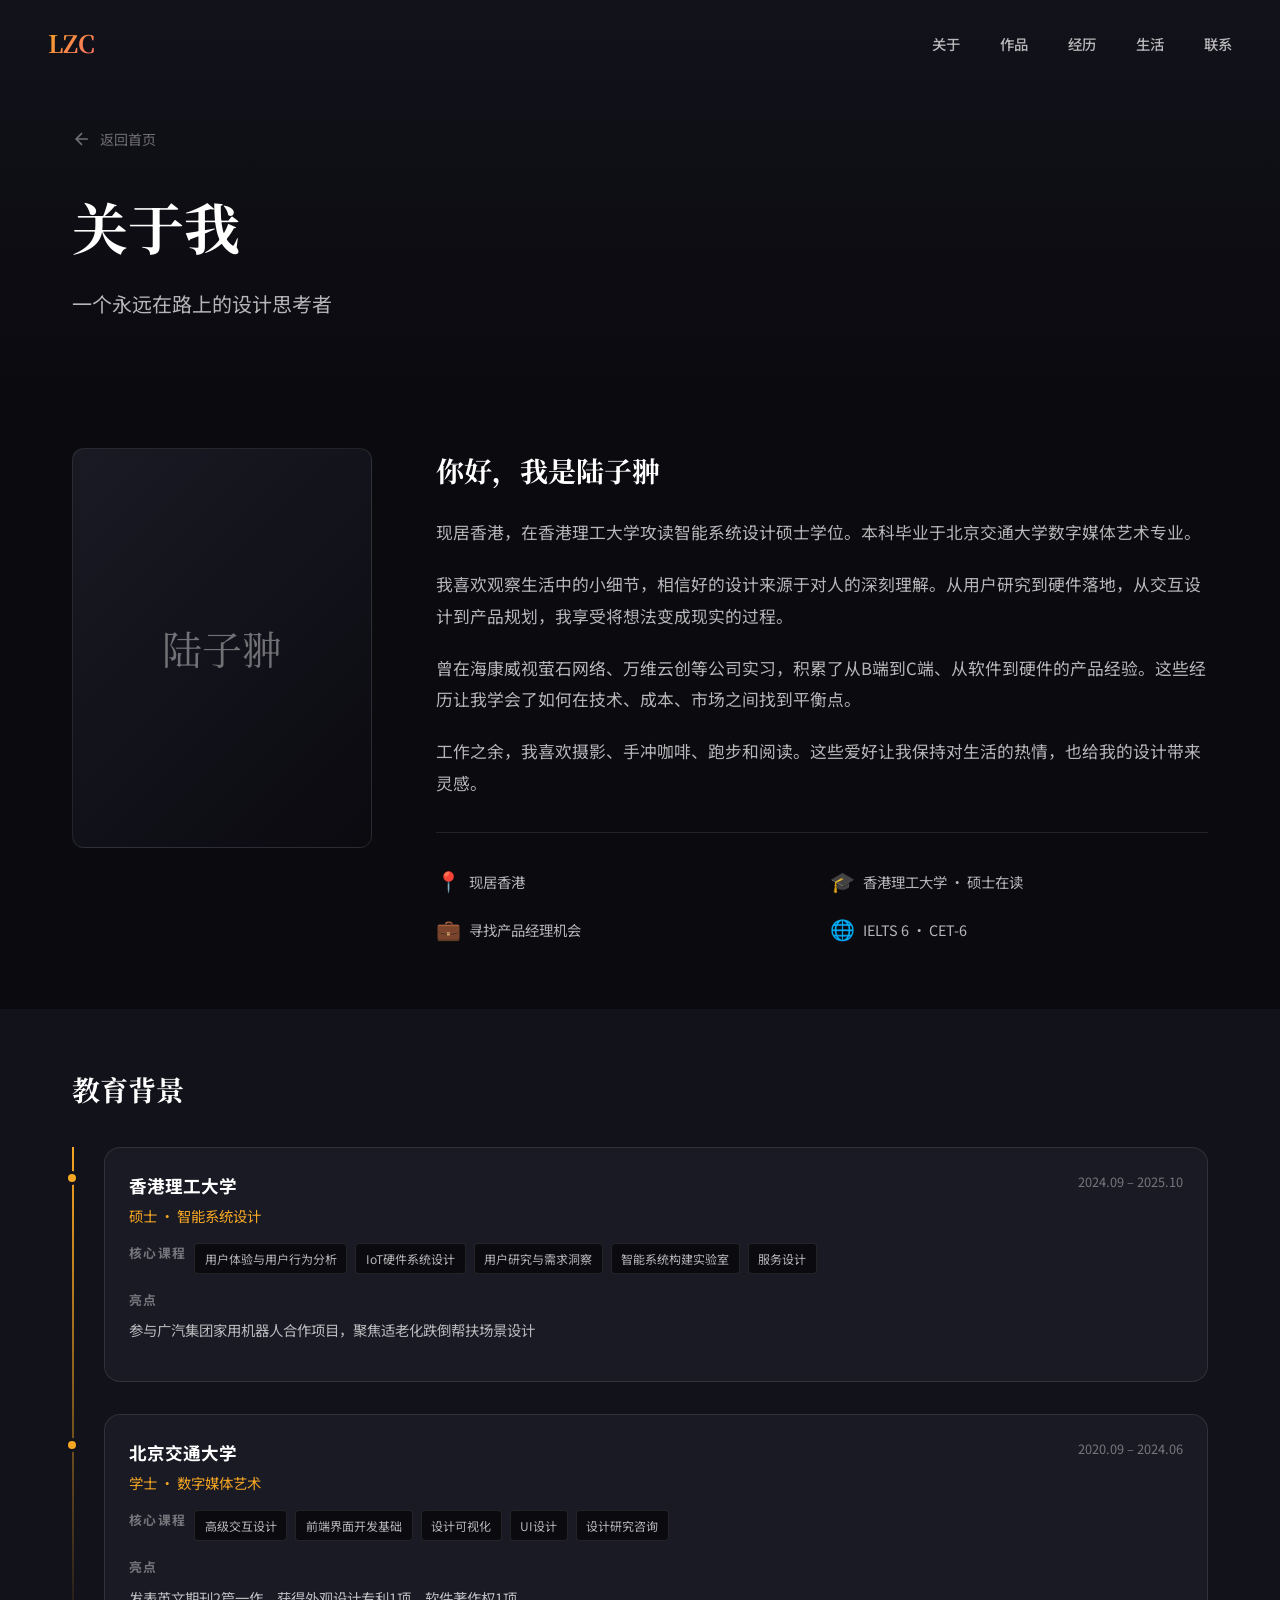
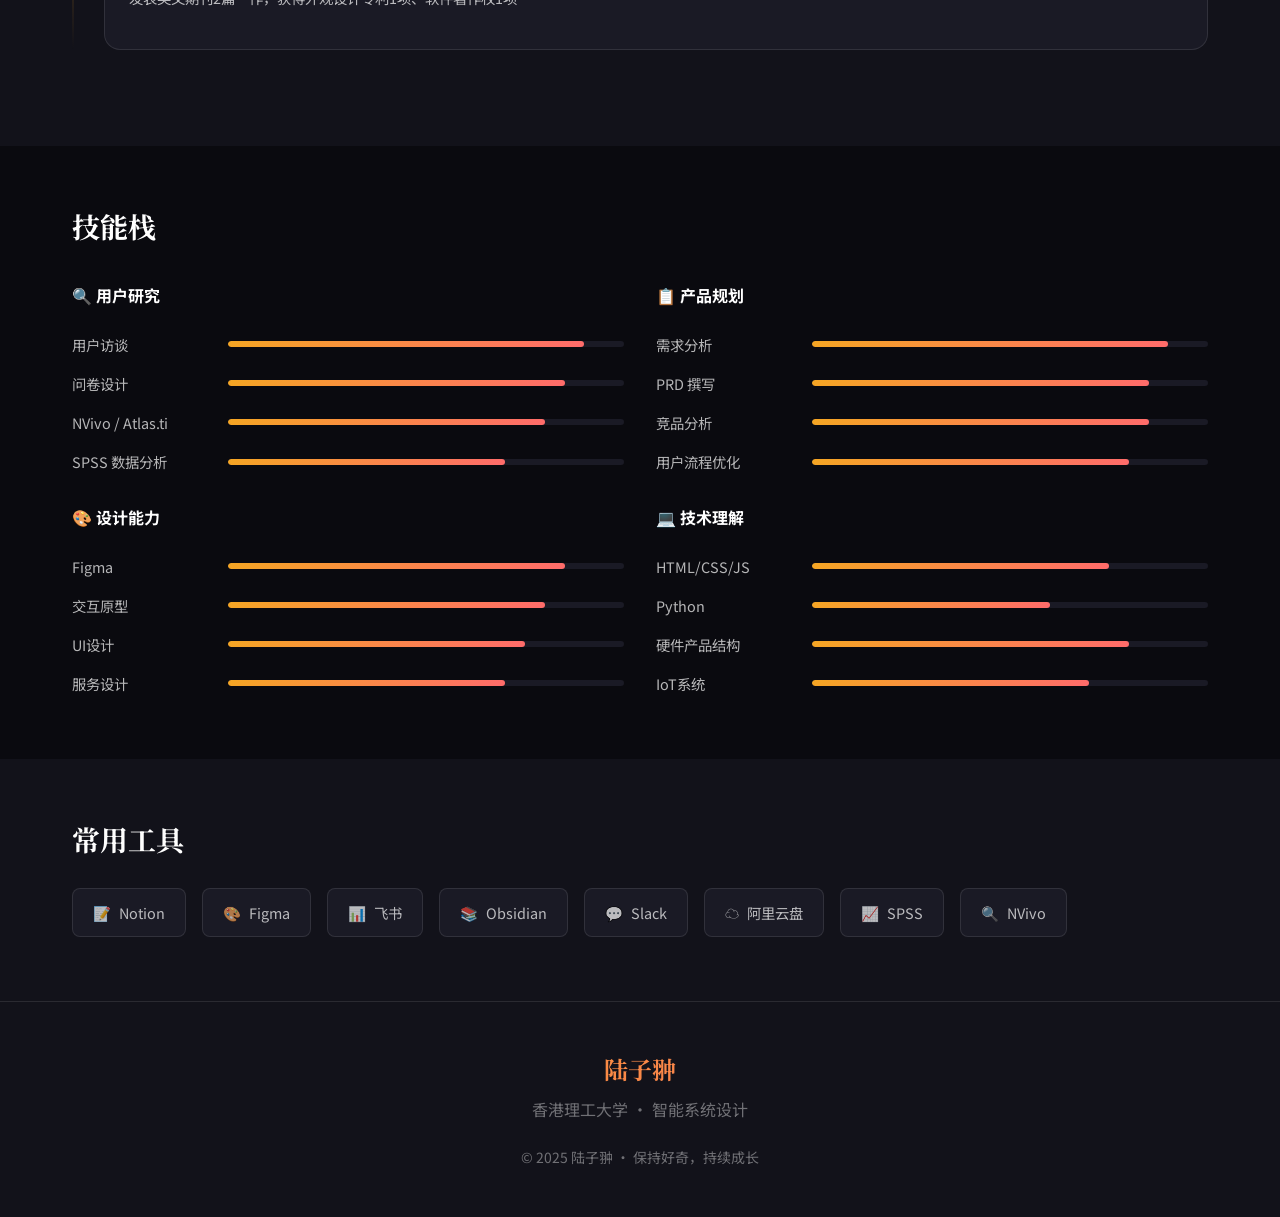
==== about.html @ 3e8c859b "feat: add multi-page structure" ====
<!DOCTYPE html>
<html lang="zh-CN">
<head>
    <meta charset="UTF-8">
    <meta name="viewport" content="width=device-width, initial-scale=1.0">
    <title>关于我 | 陆子翀</title>
    <link rel="preconnect" href="https://fonts.googleapis.com">
    <link rel="preconnect" href="https://fonts.gstatic.com" crossorigin>
    <link href="https://fonts.googleapis.com/css2?family=Noto+Serif+SC:wght@400;700&family=Noto+Sans+SC:wght@300;400;500;700&display=swap" rel="stylesheet">
    <link rel="stylesheet" href="styles.css">
</head>
<body>
    <!-- 导航 -->
    <nav class="nav scrolled">
        <a href="index.html" class="nav-logo">LZC</a>
        <div class="nav-links">
            <a href="index.html#about" class="nav-link">关于</a>
            <a href="index.html#projects" class="nav-link">作品</a>
            <a href="index.html#experience" class="nav-link">经历</a>
            <a href="index.html#hobbies" class="nav-link">生活</a>
            <a href="index.html#contact" class="nav-link">联系</a>
        </div>
        <div class="nav-hamburger" id="nav-toggle">
            <span></span><span></span><span></span>
        </div>
    </nav>

    <!-- 移动端菜单 -->
    <div class="mobile-menu" id="mobile-menu">
        <a href="index.html#about" class="mobile-link">关于</a>
        <a href="index.html#projects" class="mobile-link">作品</a>
        <a href="index.html#experience" class="mobile-link">经历</a>
        <a href="index.html#hobbies" class="mobile-link">生活</a>
        <a href="index.html#contact" class="mobile-link">联系</a>
    </div>

    <!-- 头部 -->
    <header class="about-header">
        <div class="container">
            <a href="index.html" class="back-link">
                <svg width="20" height="20" viewBox="0 0 24 24" fill="none" stroke="currentColor" stroke-width="2">
                    <path d="M19 12H5M12 19l-7-7 7-7"/>
                </svg>
                <span>返回首页</span>
            </a>
            <h1 class="page-title">关于我</h1>
            <p class="page-subtitle">一个永远在路上的设计思考者</p>
        </div>
    </header>

    <!-- 个人介绍 -->
    <section class="section about-intro">
        <div class="container">
            <div class="about-full-grid">
                <div class="about-photo">
                    <div class="photo-frame">
                        <div class="photo-placeholder">陆子翀</div>
                    </div>
                </div>
                <div class="about-story">
                    <h2>你好，我是陆子翀</h2>
                    <p>现居香港，在香港理工大学攻读智能系统设计硕士学位。本科毕业于北京交通大学数字媒体艺术专业。</p>
                    <p>我喜欢观察生活中的小细节，相信好的设计来源于对人的深刻理解。从用户研究到硬件落地，从交互设计到产品规划，我享受将想法变成现实的过程。</p>
                    <p>曾在海康威视萤石网络、万维云创等公司实习，积累了从B端到C端、从软件到硬件的产品经验。这些经历让我学会了如何在技术、成本、市场之间找到平衡点。</p>
                    <p>工作之余，我喜欢摄影、手冲咖啡、跑步和阅读。这些爱好让我保持对生活的热情，也给我的设计带来灵感。</p>
                    
                    <div class="quick-facts">
                        <div class="fact-item">
                            <span class="fact-label">📍</span>
                            <span class="fact-value">现居香港</span>
                        </div>
                        <div class="fact-item">
                            <span class="fact-label">🎓</span>
                            <span class="fact-value">香港理工大学 · 硕士在读</span>
                        </div>
                        <div class="fact-item">
                            <span class="fact-label">💼</span>
                            <span class="fact-value">寻找产品经理机会</span>
                        </div>
                        <div class="fact-item">
                            <span class="fact-label">🌐</span>
                            <span class="fact-value">IELTS 6 · CET-6</span>
                        </div>
                    </div>
                </div>
            </div>
        </div>
    </section>

    <!-- 教育背景 -->
    <section class="section education-section">
        <div class="container">
            <h2 class="section-title">教育背景</h2>
            <div class="edu-timeline">
                <div class="edu-item">
                    <div class="edu-dot"></div>
                    <div class="edu-card">
                        <div class="edu-header">
                            <div>
                                <h3>香港理工大学</h3>
                                <p class="edu-degree">硕士 · 智能系统设计</p>
                            </div>
                            <span class="edu-year">2024.09 – 2025.10</span>
                        </div>
                        <div class="edu-details">
                            <div class="edu-courses">
                                <strong>核心课程</strong>
                                <div class="course-tags">
                                    <span>用户体验与用户行为分析</span>
                                    <span>IoT硬件系统设计</span>
                                    <span>用户研究与需求洞察</span>
                                    <span>智能系统构建实验室</span>
                                    <span>服务设计</span>
                                </div>
                            </div>
                            <div class="edu-highlight">
                                <strong>亮点</strong>
                                <p>参与广汽集团家用机器人合作项目，聚焦适老化跌倒帮扶场景设计</p>
                            </div>
                        </div>
                    </div>
                </div>
                <div class="edu-item">
                    <div class="edu-dot"></div>
                    <div class="edu-card">
                        <div class="edu-header">
                            <div>
                                <h3>北京交通大学</h3>
                                <p class="edu-degree">学士 · 数字媒体艺术</p>
                            </div>
                            <span class="edu-year">2020.09 – 2024.06</span>
                        </div>
                        <div class="edu-details">
                            <div class="edu-courses">
                                <strong>核心课程</strong>
                                <div class="course-tags">
                                    <span>高级交互设计</span>
                                    <span>前端界面开发基础</span>
                                    <span>设计可视化</span>
                                    <span>UI设计</span>
                                    <span>设计研究咨询</span>
                                </div>
                            </div>
                            <div class="edu-highlight">
                                <strong>亮点</strong>
                                <p>发表英文期刊2篇一作，获得外观设计专利1项、软件著作权1项</p>
                            </div>
                        </div>
                    </div>
                </div>
            </div>
        </div>
    </section>

    <!-- 技能 -->
    <section class="section skills-section-full">
        <div class="container">
            <h2 class="section-title">技能栈</h2>
            <div class="skills-categories">
                <div class="skill-category">
                    <h3>🔍 用户研究</h3>
                    <div class="skill-items">
                        <div class="skill-item">
                            <span class="skill-name">用户访谈</span>
                            <div class="skill-bar"><div class="skill-fill" style="width: 90%"></div></div>
                        </div>
                        <div class="skill-item">
                            <span class="skill-name">问卷设计</span>
                            <div class="skill-bar"><div class="skill-fill" style="width: 85%"></div></div>
                        </div>
                        <div class="skill-item">
                            <span class="skill-name">NVivo / Atlas.ti</span>
                            <div class="skill-bar"><div class="skill-fill" style="width: 80%"></div></div>
                        </div>
                        <div class="skill-item">
                            <span class="skill-name">SPSS 数据分析</span>
                            <div class="skill-bar"><div class="skill-fill" style="width: 70%"></div></div>
                        </div>
                    </div>
                </div>
                <div class="skill-category">
                    <h3>📋 产品规划</h3>
                    <div class="skill-items">
                        <div class="skill-item">
                            <span class="skill-name">需求分析</span>
                            <div class="skill-bar"><div class="skill-fill" style="width: 90%"></div></div>
                        </div>
                        <div class="skill-item">
                            <span class="skill-name">PRD 撰写</span>
                            <div class="skill-bar"><div class="skill-fill" style="width: 85%"></div></div>
                        </div>
                        <div class="skill-item">
                            <span class="skill-name">竞品分析</span>
                            <div class="skill-bar"><div class="skill-fill" style="width: 85%"></div></div>
                        </div>
                        <div class="skill-item">
                            <span class="skill-name">用户流程优化</span>
                            <div class="skill-bar"><div class="skill-fill" style="width: 80%"></div></div>
                        </div>
                    </div>
                </div>
                <div class="skill-category">
                    <h3>🎨 设计能力</h3>
                    <div class="skill-items">
                        <div class="skill-item">
                            <span class="skill-name">Figma</span>
                            <div class="skill-bar"><div class="skill-fill" style="width: 85%"></div></div>
                        </div>
                        <div class="skill-item">
                            <span class="skill-name">交互原型</span>
                            <div class="skill-bar"><div class="skill-fill" style="width: 80%"></div></div>
                        </div>
                        <div class="skill-item">
                            <span class="skill-name">UI设计</span>
                            <div class="skill-bar"><div class="skill-fill" style="width: 75%"></div></div>
                        </div>
                        <div class="skill-item">
                            <span class="skill-name">服务设计</span>
                            <div class="skill-bar"><div class="skill-fill" style="width: 70%"></div></div>
                        </div>
                    </div>
                </div>
                <div class="skill-category">
                    <h3>💻 技术理解</h3>
                    <div class="skill-items">
                        <div class="skill-item">
                            <span class="skill-name">HTML/CSS/JS</span>
                            <div class="skill-bar"><div class="skill-fill" style="width: 75%"></div></div>
                        </div>
                        <div class="skill-item">
                            <span class="skill-name">Python</span>
                            <div class="skill-bar"><div class="skill-fill" style="width: 60%"></div></div>
                        </div>
                        <div class="skill-item">
                            <span class="skill-name">硬件产品结构</span>
                            <div class="skill-bar"><div class="skill-fill" style="width: 80%"></div></div>
                        </div>
                        <div class="skill-item">
                            <span class="skill-name">IoT系统</span>
                            <div class="skill-bar"><div class="skill-fill" style="width: 70%"></div></div>
                        </div>
                    </div>
                </div>
            </div>
        </div>
    </section>

    <!-- 工具 -->
    <section class="section tools-section">
        <div class="container">
            <h2 class="section-title">常用工具</h2>
            <div class="tools-grid">
                <div class="tool-item"><span>📝</span> Notion</div>
                <div class="tool-item"><span>🎨</span> Figma</div>
                <div class="tool-item"><span>📊</span> 飞书</div>
                <div class="tool-item"><span>📚</span> Obsidian</div>
                <div class="tool-item"><span>💬</span> Slack</div>
                <div class="tool-item"><span>☁️</span> 阿里云盘</div>
                <div class="tool-item"><span>📈</span> SPSS</div>
                <div class="tool-item"><span>🔍</span> NVivo</div>
            </div>
        </div>
    </section>

    <!-- 页脚 -->
    <footer class="footer">
        <div class="container">
            <div class="footer-content">
                <div class="footer-logo">陆子翀</div>
                <p class="footer-text">香港理工大学 · 智能系统设计</p>
                <p class="footer-copyright">© 2025 陆子翀 · 保持好奇，持续成长</p>
            </div>
        </div>
    </footer>

    <script src="script.js"></script>
</body>
</html>
---- styles.css ----
/* ========================================
   基础变量与重置
   ======================================== */
:root {
    --bg-primary: #0a0a0f;
    --bg-secondary: #12121a;
    --bg-tertiary: #1a1a25;
    --accent-primary: #f5a623;
    --accent-secondary: #ff6b6b;
    --accent-gradient: linear-gradient(135deg, #f5a623 0%, #ff6b6b 100%);
    --text-primary: #ffffff;
    --text-secondary: rgba(255, 255, 255, 0.7);
    --text-tertiary: rgba(255, 255, 255, 0.4);
    --border-color: rgba(255, 255, 255, 0.1);
    --border-hover: rgba(245, 166, 35, 0.3);
    --font-serif: 'Noto Serif SC', Georgia, serif;
    --font-sans: 'Noto Sans SC', -apple-system, BlinkMacSystemFont, sans-serif;
    --section-padding: 8rem;
    --container-width: 1200px;
    --transition-fast: 0.2s ease;
    --transition-normal: 0.4s cubic-bezier(0.4, 0, 0.2, 1);
    --transition-slow: 0.8s cubic-bezier(0.4, 0, 0.2, 1);
    --shadow-glow: 0 0 40px rgba(245, 166, 35, 0.15);
    --shadow-card: 0 4px 24px rgba(0, 0, 0, 0.3);
}

* { margin: 0; padding: 0; box-sizing: border-box; }

html { scroll-behavior: smooth; font-size: 16px; }

body {
    font-family: var(--font-sans);
    background-color: var(--bg-primary);
    color: var(--text-primary);
    line-height: 1.6;
    overflow-x: hidden;
    cursor: none;
}

::selection {
    background: rgba(245, 166, 35, 0.3);
    color: var(--text-primary);
}

/* 自定义光标 */
.cursor {
    width: 8px;
    height: 8px;
    background: var(--accent-primary);
    border-radius: 50%;
    position: fixed;
    pointer-events: none;
    z-index: 9999;
    transform: translate(-50%, -50%);
    transition: transform 0.1s ease, width 0.2s ease, height 0.2s ease;
    mix-blend-mode: difference;
}

.cursor.hover {
    width: 40px;
    height: 40px;
    background: transparent;
    border: 2px solid var(--accent-primary);
}

.cursor-follower {
    width: 40px;
    height: 40px;
    border: 1px solid rgba(245, 166, 35, 0.3);
    border-radius: 50%;
    position: fixed;
    pointer-events: none;
    z-index: 9998;
    transform: translate(-50%, -50%);
    transition: transform 0.15s ease-out;
}

.cursor-follower.hover {
    width: 60px;
    height: 60px;
    border-color: var(--accent-primary);
}

@media (pointer: coarse) {
    body { cursor: auto; }
    .cursor, .cursor-follower { display: none; }
}

/* 导航 */
.nav {
    position: fixed;
    top: 0;
    left: 0;
    right: 0;
    z-index: 1000;
    padding: 1.5rem 3rem;
    display: flex;
    justify-content: space-between;
    align-items: center;
    background: transparent;
    transition: var(--transition-normal);
}

.nav.scrolled {
    background: rgba(10, 10, 15, 0.9);
    backdrop-filter: blur(20px);
    padding: 1rem 3rem;
    border-bottom: 1px solid var(--border-color);
}

.nav-logo {
    font-family: var(--font-serif);
    font-size: 1.5rem;
    font-weight: 700;
    background: var(--accent-gradient);
    -webkit-background-clip: text;
    -webkit-text-fill-color: transparent;
    background-clip: text;
}

.nav-links { display: flex; gap: 2.5rem; }

.nav-link {
    color: var(--text-secondary);
    text-decoration: none;
    font-size: 0.9rem;
    font-weight: 500;
    position: relative;
    transition: var(--transition-fast);
}

.nav-link::after {
    content: '';
    position: absolute;
    bottom: -4px;
    left: 0;
    width: 0;
    height: 2px;
    background: var(--accent-primary);
    transition: var(--transition-fast);
}

.nav-link:hover { color: var(--text-primary); }
.nav-link:hover::after { width: 100%; }

.nav-hamburger {
    display: none;
    flex-direction: column;
    gap: 5px;
    cursor: pointer;
    z-index: 1001;
}

.nav-hamburger span {
    width: 25px;
    height: 2px;
    background: var(--text-primary);
    transition: var(--transition-fast);
}

.nav-hamburger.active span:nth-child(1) { transform: rotate(45deg) translate(5px, 5px); }
.nav-hamburger.active span:nth-child(2) { opacity: 0; }
.nav-hamburger.active span:nth-child(3) { transform: rotate(-45deg) translate(5px, -5px); }

.mobile-menu {
    position: fixed;
    top: 0;
    left: 0;
    right: 0;
    bottom: 0;
    background: var(--bg-primary);
    z-index: 999;
    display: flex;
    flex-direction: column;
    justify-content: center;
    align-items: center;
    gap: 2rem;
    opacity: 0;
    visibility: hidden;
    transition: var(--transition-normal);
}

.mobile-menu.active { opacity: 1; visibility: visible; }

.mobile-link {
    color: var(--text-primary);
    text-decoration: none;
    font-size: 2rem;
    font-weight: 500;
    transition: var(--transition-fast);
}

.mobile-link:hover { color: var(--accent-primary); }

@media (max-width: 768px) {
    .nav { padding: 1rem 1.5rem; }
    .nav-links { display: none; }
    .nav-hamburger { display: flex; }
    
    /* 移动端 Hero 优化 */
    .hero { padding: 6rem 1.5rem 4rem; min-height: auto; }
    .hero-label { font-size: 0.75rem; letter-spacing: 0.15em; }
    .title-line { font-size: 1.1rem; }
    .title-name { font-size: clamp(2.5rem, 12vw, 4rem); }
    .hero-desc { font-size: 1rem; line-height: 1.7; }
    .hero-cta { flex-direction: column; width: 100%; }
    .hero-cta .btn { width: 100%; justify-content: center; }
    .scroll-indicator { display: none; }
    
    /* 移动端按钮 */
    .btn { padding: 0.9rem 1.5rem; font-size: 0.875rem; }
    
    /* 移动端 section 间距 */
    .section { padding: 4rem 0; }
    .container { padding: 0 1.25rem; }
    .section-header { margin-bottom: 2.5rem; }
    .section-title { font-size: 1.75rem; }
    .section-desc { font-size: 1rem; }
}

/* 通用 */
.container { max-width: var(--container-width); margin: 0 auto; padding: 0 2rem; }

.section { padding: var(--section-padding) 0; position: relative; }

.section-header { margin-bottom: 4rem; }
.section-header.center { text-align: center; }

.section-label {
    display: inline-block;
    font-family: var(--font-serif);
    font-size: 0.875rem;
    color: var(--accent-primary);
    letter-spacing: 0.2em;
    margin-bottom: 1rem;
    opacity: 0;
    transform: translateY(20px);
    animation: fadeInUp 0.6s ease forwards;
}

.section-title {
    font-family: var(--font-serif);
    font-size: 3rem;
    font-weight: 700;
    line-height: 1.2;
    opacity: 0;
    transform: translateY(20px);
    animation: fadeInUp 0.6s ease 0.1s forwards;
}

.section-desc {
    color: var(--text-secondary);
    margin-top: 1rem;
    font-size: 1.1rem;
    opacity: 0;
    transform: translateY(20px);
    animation: fadeInUp 0.6s ease 0.2s forwards;
}

@media (max-width: 768px) {
    .section { padding: 4rem 0; }
    .section-title { font-size: 2rem; }
}

/* Hero */
.hero {
    min-height: 100vh;
    display: flex;
    flex-direction: column;
    justify-content: center;
    align-items: center;
    position: relative;
    overflow: hidden;
    padding: 2rem;
}

.hero-bg {
    position: absolute;
    top: 0; left: 0; right: 0; bottom: 0;
    z-index: 0;
    overflow: hidden;
}

.gradient-orb {
    position: absolute;
    border-radius: 50%;
    filter: blur(80px);
    opacity: 0.5;
    animation: float 20s ease-in-out infinite;
}

.orb-1 {
    width: 600px; height: 600px;
    background: radial-gradient(circle, rgba(245, 166, 35, 0.3) 0%, transparent 70%);
    top: -200px; right: -200px;
}

.orb-2 {
    width: 400px; height: 400px;
    background: radial-gradient(circle, rgba(255, 107, 107, 0.2) 0%, transparent 70%);
    bottom: -100px; left: -100px;
    animation-delay: -7s;
}

.orb-3 {
    width: 300px; height: 300px;
    background: radial-gradient(circle, rgba(245, 166, 35, 0.2) 0%, transparent 70%);
    top: 50%; left: 30%;
    animation-delay: -14s;
}

@keyframes float {
    0%, 100% { transform: translate(0, 0) scale(1); }
    25% { transform: translate(50px, -50px) scale(1.1); }
    50% { transform: translate(-30px, 30px) scale(0.95); }
    75% { transform: translate(30px, 50px) scale(1.05); }
}

.hero-content {
    position: relative;
    z-index: 1;
    text-align: center;
    max-width: 800px;
}

.hero-label {
    font-size: 0.875rem;
    letter-spacing: 0.3em;
    color: var(--accent-primary);
    text-transform: uppercase;
    margin-bottom: 1.5rem;
    opacity: 0;
    animation: fadeInUp 0.8s ease forwards;
}

.hero-title { margin-bottom: 1.5rem; }

.title-line {
    display: block;
    font-size: 1.5rem;
    font-weight: 300;
    color: var(--text-secondary);
    opacity: 0;
    animation: fadeInUp 0.8s ease 0.2s forwards;
}

.title-name {
    display: block;
    font-family: var(--font-serif);
    font-size: clamp(3rem, 10vw, 6rem);
    font-weight: 700;
    background: var(--accent-gradient);
    -webkit-background-clip: text;
    -webkit-text-fill-color: transparent;
    background-clip: text;
    line-height: 1.1;
    opacity: 0;
    animation: fadeInUp 0.8s ease 0.4s forwards;
}

.hero-desc {
    font-size: 1.25rem;
    color: var(--text-secondary);
    margin-bottom: 2.5rem;
    line-height: 1.8;
    opacity: 0;
    animation: fadeInUp 0.8s ease 0.6s forwards;
}

.hero-cta {
    display: flex;
    gap: 1rem;
    justify-content: center;
    flex-wrap: wrap;
    opacity: 0;
    animation: fadeInUp 0.8s ease 0.8s forwards;
}

.scroll-indicator {
    position: absolute;
    bottom: 3rem;
    left: 50%;
    transform: translateX(-50%);
    display: flex;
    flex-direction: column;
    align-items: center;
    gap: 0.5rem;
    color: var(--text-tertiary);
    font-size: 0.75rem;
    letter-spacing: 0.1em;
    opacity: 0;
    animation: fadeInUp 0.8s ease 1s forwards;
}

.scroll-line {
    width: 1px;
    height: 60px;
    background: linear-gradient(to bottom, var(--accent-primary), transparent);
    animation: scrollPulse 2s ease-in-out infinite;
}

@keyframes scrollPulse {
    0%, 100% { opacity: 0.3; transform: scaleY(0.5); }
    50% { opacity: 1; transform: scaleY(1); }
}

@keyframes fadeInUp {
    from { opacity: 0; transform: translateY(30px); }
    to { opacity: 1; transform: translateY(0); }
}

/* 按钮 */
.btn {
    display: inline-flex;
    align-items: center;
    gap: 0.5rem;
    padding: 1rem 2rem;
    font-size: 0.9rem;
    font-weight: 500;
    text-decoration: none;
    border-radius: 50px;
    transition: var(--transition-normal);
    border: none;
    cursor: pointer;
    position: relative;
    overflow: hidden;
}

.btn-primary {
    background: var(--accent-gradient);
    color: var(--bg-primary);
    box-shadow: var(--shadow-glow);
}

.btn-primary:hover {
    transform: translateY(-2px);
    box-shadow: 0 0 60px rgba(245, 166, 35, 0.3);
}

.btn-secondary {
    background: transparent;
    color: var(--text-primary);
    border: 1px solid var(--border-color);
}

.btn-secondary:hover {
    border-color: var(--accent-primary);
    color: var(--accent-primary);
}

.btn-full { width: 100%; justify-content: center; }

/* 关于 */
.about { background: var(--bg-secondary); }

.about-grid {
    display: grid;
    grid-template-columns: 1fr 2fr;
    gap: 4rem;
    align-items: start;
    margin-bottom: 4rem;
}

.about-image { position: relative; }

.image-frame { position: relative; }

.image-placeholder {
    width: 100%;
    aspect-ratio: 3/4;
    background: linear-gradient(135deg, var(--bg-tertiary) 0%, var(--bg-primary) 100%);
    border-radius: 12px;
    display: flex;
    align-items: center;
    justify-content: center;
    font-family: var(--font-serif);
    font-size: 3rem;
    color: var(--text-tertiary);
    border: 1px solid var(--border-color);
    position: relative;
    overflow: hidden;
}

.image-decoration {
    position: absolute;
    top: 20px; left: 20px; right: -20px; bottom: -20px;
    border: 2px solid var(--accent-primary);
    border-radius: 12px;
    z-index: -1;
    opacity: 0.3;
}

.about-content { padding-top: 1rem; }

.about-headline {
    font-family: var(--font-serif);
    font-size: 2rem;
    font-weight: 700;
    margin-bottom: 1.5rem;
    line-height: 1.4;
}

.about-text {
    color: var(--text-secondary);
    margin-bottom: 1.5rem;
    font-size: 1.1rem;
    line-height: 1.8;
}

.stats-grid {
    display: grid;
    grid-template-columns: repeat(3, 1fr);
    gap: 2rem;
    margin-top: 2rem;
    padding-top: 2rem;
    border-top: 1px solid var(--border-color);
}

.stat-item { text-align: center; }

.stat-number {
    font-family: var(--font-serif);
    font-size: 2.5rem;
    font-weight: 700;
    background: var(--accent-gradient);
    -webkit-background-clip: text;
    -webkit-text-fill-color: transparent;
    background-clip: text;
}

.stat-plus {
    font-family: var(--font-serif);
    font-size: 1.5rem;
    color: var(--accent-primary);
}

.stat-label {
    display: block;
    color: var(--text-tertiary);
    font-size: 0.875rem;
    margin-top: 0.5rem;
}

.skills-section { margin-top: 4rem; }

.skills-title {
    font-size: 1.25rem;
    font-weight: 600;
    margin-bottom: 1.5rem;
    color: var(--text-primary);
}

.skills-grid {
    display: grid;
    grid-template-columns: repeat(4, 1fr);
    gap: 1.5rem;
}

.skill-card {
    background: var(--bg-tertiary);
    border: 1px solid var(--border-color);
    border-radius: 12px;
    padding: 1.5rem;
    transition: var(--transition-normal);
}

.skill-card:hover {
    border-color: var(--border-hover);
    transform: translateY(-4px);
    box-shadow: var(--shadow-card);
}

.skill-icon { font-size: 2rem; margin-bottom: 1rem; }

.skill-card h5 {
    font-size: 1rem;
    font-weight: 600;
    margin-bottom: 0.5rem;
}

.skill-card p {
    font-size: 0.875rem;
    color: var(--text-tertiary);
    line-height: 1.6;
}

@media (max-width: 1024px) {
    .about-grid { grid-template-columns: 1fr; gap: 2rem; }
    .about-image { max-width: 300px; margin: 0 auto; }
    .skills-grid { grid-template-columns: repeat(2, 1fr); }
}

@media (max-width: 640px) {
    .stats-grid { grid-template-columns: repeat(3, 1fr); gap: 1rem; }
    .stat-number { font-size: 1.75rem; }
    .stat-plus { font-size: 1.2rem; }
    .stat-label { font-size: 0.75rem; }
    .skills-grid { grid-template-columns: 1fr; }
    .skill-card { padding: 1.25rem; }
    
    /* 移动端关于我 */
    .about-headline { font-size: 1.5rem; }
    .about-text { font-size: 1rem; }
    .image-placeholder { font-size: 2rem; }
    .image-decoration { display: none; }
}

/* 项目 */
.projects { background: var(--bg-primary); }

.projects-list { display: flex; flex-direction: column; gap: 6rem; }

.project-card {
    display: grid;
    grid-template-columns: 1fr 1fr;
    gap: 4rem;
    align-items: center;
    opacity: 0;
    transform: translateY(40px);
    transition: var(--transition-slow);
}

.project-card.visible { opacity: 1; transform: translateY(0); }
.project-card.reverse { direction: rtl; }
.project-card.reverse > * { direction: ltr; }

.project-meta { display: flex; gap: 1rem; margin-bottom: 1rem; }

.project-category {
    color: var(--accent-primary);
    font-size: 0.875rem;
    font-weight: 500;
}

.project-year { color: var(--text-tertiary); font-size: 0.875rem; }

.project-title {
    font-family: var(--font-serif);
    font-size: 2rem;
    font-weight: 700;
    margin-bottom: 1rem;
    line-height: 1.3;
}

.project-desc {
    color: var(--text-secondary);
    font-size: 1.1rem;
    line-height: 1.8;
    margin-bottom: 1.5rem;
}

.project-metrics { display: flex; gap: 2rem; margin-bottom: 1.5rem; }

.metric { text-align: center; }

.metric-value {
    display: block;
    font-family: var(--font-serif);
    font-size: 1.75rem;
    font-weight: 700;
    color: var(--accent-primary);
}

.metric-label {
    font-size: 0.75rem;
    color: var(--text-tertiary);
    text-transform: uppercase;
    letter-spacing: 0.1em;
}

.project-tags { display: flex; flex-wrap: wrap; gap: 0.5rem; }

.tag {
    padding: 0.4rem 0.8rem;
    background: var(--bg-tertiary);
    border: 1px solid var(--border-color);
    border-radius: 20px;
    font-size: 0.75rem;
    color: var(--text-secondary);
    transition: var(--transition-fast);
}

.tag:hover {
    border-color: var(--accent-primary);
    color: var(--accent-primary);
}

.project-visual { position: relative; }

.visual-frame {
    position: relative;
    padding: 2rem;
    background: var(--bg-tertiary);
    border-radius: 16px;
    border: 1px solid var(--border-color);
}

.visual-mockup {
    background: var(--bg-primary);
    border-radius: 8px;
    overflow: hidden;
    box-shadow: var(--shadow-card);
}

.visual-mockup:not(.mobile) { aspect-ratio: 16/10; }

.visual-mockup.mobile {
    max-width: 200px;
    margin: 0 auto;
    aspect-ratio: 9/19;
    border-radius: 24px;
    position: relative;
}

.mockup-header {
    display: flex;
    gap: 6px;
    padding: 12px;
    background: var(--bg-secondary);
    border-bottom: 1px solid var(--border-color);
}

.mockup-header span {
    width: 10px;
    height: 10px;
    border-radius: 50%;
    background: var(--text-tertiary);
}

.mockup-header span:first-child { background: #ff5f57; }
.mockup-header span:nth-child(2) { background: #ffbd2e; }
.mockup-header span:nth-child(3) { background: #28c840; }

.mockup-content {
    display: flex;
    height: calc(100% - 35px);
    padding: 1rem;
    gap: 1rem;
}

.mockup-sidebar {
    width: 80px;
    background: var(--bg-tertiary);
    border-radius: 4px;
}

.mockup-main {
    flex: 1;
    display: flex;
    flex-direction: column;
    gap: 0.5rem;
}

.mockup-card {
    flex: 1;
    background: var(--bg-tertiary);
    border-radius: 4px;
    border: 1px solid var(--border-color);
}

.mockup-notch {
    position: absolute;
    top: 8px;
    left: 50%;
    transform: translateX(-50%);
    width: 40%;
    height: 20px;
    background: var(--bg-primary);
    border-radius: 0 0 12px 12px;
}

.mockup-screen {
    height: 100%;
    padding: 2rem 1rem 1rem;
    display: flex;
    flex-direction: column;
    gap: 0.75rem;
}

.mockup-screen.gradient {
    background: linear-gradient(180deg, rgba(245, 166, 35, 0.1) 0%, transparent 50%);
}

.screen-card {
    height: 60px;
    background: var(--bg-tertiary);
    border-radius: 8px;
    border: 1px solid var(--border-color);
}

.screen-chart {
    height: 100px;
    background: linear-gradient(180deg, rgba(245, 166, 35, 0.2) 0%, transparent 100%);
    border-radius: 8px;
    position: relative;
}

.screen-stats {
    height: 40px;
    background: var(--bg-tertiary);
    border-radius: 8px;
}

@media (max-width: 1024px) {
    .project-card, .project-card.reverse {
        grid-template-columns: 1fr;
        direction: ltr;
        gap: 2rem;
    }
    .project-card.reverse > * { direction: ltr; }
    .project-visual { order: -1; }
}

@media (max-width: 640px) {
    .projects-list { gap: 4rem; }
    .project-metrics { flex-wrap: wrap; gap: 1rem; justify-content: center; }
    .metric { min-width: 80px; }
    .metric-value { font-size: 1.4rem; }
    .project-title { font-size: 1.4rem; }
    .project-desc { font-size: 1rem; }
    .project-meta { flex-wrap: wrap; gap: 0.5rem; }
    .visual-frame { padding: 1rem; }
    .visual-mockup.mobile { max-width: 160px; }
}

/* 爱好 */
.hobbies { background: var(--bg-secondary); }

.hobbies-grid {
    display: grid;
    grid-template-columns: repeat(4, 1fr);
    gap: 1.5rem;
}

.hobby-card {
    background: var(--bg-tertiary);
    border: 1px solid var(--border-color);
    border-radius: 16px;
    padding: 2rem;
    transition: var(--transition-normal);
    position: relative;
    overflow: hidden;
}

.hobby-card::before {
    content: '';
    position: absolute;
    top: 0; left: 0; right: 0;
    height: 3px;
    background: var(--accent-gradient);
    transform: scaleX(0);
    transition: var(--transition-normal);
}

.hobby-card:hover {
    border-color: var(--border-hover);
    transform: translateY(-8px);
    box-shadow: var(--shadow-card);
}

.hobby-card:hover::before { transform: scaleX(1); }

.hobby-icon { font-size: 2.5rem; margin-bottom: 1rem; }

.hobby-card h4 {
    font-size: 1.25rem;
    font-weight: 600;
    margin-bottom: 0.75rem;
}

.hobby-card p {
    color: var(--text-secondary);
    font-size: 0.9rem;
    line-height: 1.7;
    margin-bottom: 1rem;
}

.hobby-extra { display: flex; flex-wrap: wrap; gap: 0.5rem; }

.hobby-extra span {
    font-size: 0.75rem;
    color: var(--accent-primary);
    background: rgba(245, 166, 35, 0.1);
    padding: 0.25rem 0.5rem;
    border-radius: 4px;
}

@media (max-width: 1024px) {
    .hobbies-grid { grid-template-columns: repeat(2, 1fr); }
}

@media (max-width: 640px) {
    .hobbies-grid { grid-template-columns: 1fr; gap: 1rem; }
    .hobby-card { padding: 1.5rem; }
    .hobby-icon { font-size: 2rem; }
    .hobby-card h4 { font-size: 1.1rem; }
    .hobby-card p { font-size: 0.85rem; }
}

/* 成就墙 */
.achievements-section { margin-top: 4rem; }

.achievements-grid {
    display: grid;
    grid-template-columns: repeat(2, 1fr);
    gap: 1rem;
}

.achievement-item {
    display: flex;
    align-items: flex-start;
    gap: 1rem;
    background: var(--bg-tertiary);
    border: 1px solid var(--border-color);
    border-radius: 12px;
    padding: 1.25rem;
    transition: var(--transition-normal);
}

.achievement-item:hover {
    border-color: var(--border-hover);
    transform: translateY(-2px);
}

.achievement-icon {
    font-size: 1.5rem;
    flex-shrink: 0;
}

.achievement-text strong {
    display: block;
    font-size: 0.95rem;
    margin-bottom: 0.25rem;
}

.achievement-text p {
    font-size: 0.8rem;
    color: var(--text-tertiary);
    line-height: 1.5;
    margin: 0;
}

@media (max-width: 768px) {
    .achievements-grid { grid-template-columns: 1fr; }
}

/* 联系 */
.contact {
    background: var(--bg-primary);
    position: relative;
    overflow: hidden;
}

.contact-wrapper {
    display: grid;
    grid-template-columns: 1fr 1fr;
    gap: 4rem;
    align-items: center;
}

.contact-content { padding-right: 2rem; }

.contact-title {
    font-family: var(--font-serif);
    font-size: 3rem;
    font-weight: 700;
    margin: 1rem 0 1.5rem;
}

.contact-desc {
    color: var(--text-secondary);
    font-size: 1.1rem;
    line-height: 1.8;
    margin-bottom: 2rem;
}

.contact-links { display: flex; flex-direction: column; gap: 1rem; }

.contact-link {
    display: flex;
    align-items: center;
    gap: 1rem;
    color: var(--text-secondary);
    text-decoration: none;
    font-size: 1rem;
    transition: var(--transition-fast);
}

.contact-link:hover { color: var(--accent-primary); }
.contact-link svg { color: var(--accent-primary); }

.contact-visual { position: relative; }

.floating-shapes {
    position: absolute;
    top: -50px; right: -50px;
    width: 200px; height: 200px;
    z-index: 0;
}

.shape {
    position: absolute;
    border-radius: 50%;
    filter: blur(40px);
    opacity: 0.5;
}

.shape-1 {
    width: 100px; height: 100px;
    background: rgba(245, 166, 35, 0.4);
    top: 0; left: 0;
    animation: float 8s ease-in-out infinite;
}

.shape-2 {
    width: 80px; height: 80px;
    background: rgba(255, 107, 107, 0.3);
    bottom: 20px; right: 20px;
    animation: float 8s ease-in-out infinite -4s;
}

.shape-3 {
    width: 60px; height: 60px;
    background: rgba(245, 166, 35, 0.2);
    top: 50%; left: 50%;
    animation: float 8s ease-in-out infinite -2s;
}

.contact-card {
    position: relative;
    z-index: 1;
    background: var(--bg-secondary);
    border: 1px solid var(--border-color);
    border-radius: 16px;
    padding: 2rem;
    box-shadow: var(--shadow-card);
}

.contact-form { display: flex; flex-direction: column; gap: 1.5rem; }

.form-group { position: relative; }

.form-group input,
.form-group textarea {
    width: 100%;
    padding: 1rem;
    background: var(--bg-tertiary);
    border: 1px solid var(--border-color);
    border-radius: 8px;
    color: var(--text-primary);
    font-family: var(--font-sans);
    font-size: 1rem;
    transition: var(--transition-fast);
}

.form-group input:focus,
.form-group textarea:focus {
    outline: none;
    border-color: var(--accent-primary);
}

.form-group label {
    position: absolute;
    left: 1rem;
    top: 1rem;
    color: var(--text-tertiary);
    font-size: 1rem;
    pointer-events: none;
    transition: var(--transition-fast);
}

.form-group input:focus ~ label,
.form-group input:not(:placeholder-shown) ~ label,
.form-group textarea:focus ~ label,
.form-group textarea:not(:placeholder-shown) ~ label {
    top: -0.5rem;
    left: 0.5rem;
    font-size: 0.75rem;
    color: var(--accent-primary);
    background: var(--bg-secondary);
    padding: 0 0.5rem;
}

.form-group textarea {
    resize: vertical;
    min-height: 100px;
}

@media (max-width: 1024px) {
    .contact-wrapper { grid-template-columns: 1fr; gap: 2rem; }
    .contact-content { padding-right: 0; order: 1; }
    .contact-visual { order: 2; }
}

@media (max-width: 640px) {
    .contact { padding: 4rem 0; }
    .contact-title { font-size: 1.75rem; }
    .contact-desc { font-size: 1rem; }
    .contact-card { padding: 1.5rem; }
    .form-group input, .form-group textarea { padding: 0.875rem; font-size: 16px; }
    .floating-shapes { display: none; }
}

/* 教育经历 */
.edu-section { margin-top: 4rem; }

.edu-grid {
    display: grid;
    grid-template-columns: repeat(2, 1fr);
    gap: 1.5rem;
}

.edu-card {
    background: var(--bg-tertiary);
    border: 1px solid var(--border-color);
    border-radius: 12px;
    padding: 1.5rem;
    transition: var(--transition-normal);
}

.edu-card:hover {
    border-color: var(--border-hover);
    transform: translateY(-4px);
    box-shadow: var(--shadow-card);
}

.edu-header {
    display: flex;
    justify-content: space-between;
    align-items: flex-start;
    margin-bottom: 1rem;
    gap: 1rem;
}

.edu-header h5 {
    font-size: 1.1rem;
    font-weight: 700;
    margin-bottom: 0.25rem;
}

.edu-degree {
    color: var(--accent-primary);
    font-size: 0.875rem;
}

.edu-year {
    color: var(--text-tertiary);
    font-size: 0.8rem;
    white-space: nowrap;
    flex-shrink: 0;
}

.edu-courses {
    display: flex;
    flex-wrap: wrap;
    gap: 0.5rem;
}

.edu-courses span {
    font-size: 0.75rem;
    color: var(--text-secondary);
    background: rgba(255,255,255,0.05);
    border: 1px solid var(--border-color);
    padding: 0.25rem 0.6rem;
    border-radius: 4px;
}

@media (max-width: 768px) {
    .edu-grid { grid-template-columns: 1fr; }
    .edu-header { flex-direction: column; gap: 0.5rem; }
}

/* 实习时间线 */
.experience { background: var(--bg-secondary); }

.timeline {
    position: relative;
    padding-left: 2rem;
}

.timeline::before {
    content: '';
    position: absolute;
    left: 0;
    top: 0;
    bottom: 0;
    width: 2px;
    background: linear-gradient(to bottom, var(--accent-primary), transparent);
}

.timeline-item {
    position: relative;
    margin-bottom: 3rem;
    opacity: 0;
    transform: translateX(-20px);
    transition: var(--transition-slow);
}

.timeline-item.visible {
    opacity: 1;
    transform: translateX(0);
}

.timeline-dot {
    position: absolute;
    left: -2.45rem;
    top: 0.4rem;
    width: 14px;
    height: 14px;
    border-radius: 50%;
    background: var(--accent-primary);
    border: 3px solid var(--bg-secondary);
    box-shadow: 0 0 12px rgba(245, 166, 35, 0.5);
}

.timeline-content {
    background: var(--bg-tertiary);
    border: 1px solid var(--border-color);
    border-radius: 12px;
    padding: 1.5rem;
    transition: var(--transition-normal);
}

.timeline-content:hover {
    border-color: var(--border-hover);
    box-shadow: var(--shadow-card);
}

.timeline-header {
    display: flex;
    justify-content: space-between;
    align-items: flex-start;
    margin-bottom: 1rem;
    gap: 1rem;
}

.timeline-company {
    font-size: 1.1rem;
    font-weight: 700;
    margin-bottom: 0.25rem;
}

.timeline-role {
    color: var(--accent-primary);
    font-size: 0.875rem;
}

.timeline-date {
    color: var(--text-tertiary);
    font-size: 0.8rem;
    white-space: nowrap;
    flex-shrink: 0;
}

.timeline-tags {
    display: flex;
    flex-wrap: wrap;
    gap: 0.5rem;
    margin-bottom: 1rem;
}

.timeline-list {
    list-style: none;
    display: flex;
    flex-direction: column;
    gap: 0.6rem;
}

.timeline-list li {
    color: var(--text-secondary);
    font-size: 0.9rem;
    line-height: 1.7;
    padding-left: 1rem;
    position: relative;
}

.timeline-list li::before {
    content: '·';
    position: absolute;
    left: 0;
    color: var(--accent-primary);
    font-size: 1.2rem;
    line-height: 1.4;
}

@media (max-width: 768px) {
    .timeline { padding-left: 1.5rem; }
    .timeline-header { flex-direction: column; gap: 0.5rem; }
    .timeline-date { white-space: normal; font-size: 0.75rem; }
    .timeline-content { padding: 1.25rem; }
    .timeline-company { font-size: 1rem; }
    .timeline-list li { font-size: 0.85rem; }
    .timeline::before { left: 0; }
    .timeline-dot { left: -1.95rem; width: 12px; height: 12px; }
}

@media (max-width: 480px) {
    .timeline-item { margin-bottom: 2rem; }
    .timeline-tags { gap: 0.4rem; }
    .timeline-tags .tag { font-size: 0.7rem; padding: 0.3rem 0.6rem; }
}

/* 页脚 */
.footer {
    background: var(--bg-secondary);
    padding: 3rem 0;
    border-top: 1px solid var(--border-color);
}

.footer-content { text-align: center; }

.footer-logo {
    font-family: var(--font-serif);
    font-size: 1.5rem;
    font-weight: 700;
    background: var(--accent-gradient);
    -webkit-background-clip: text;
    -webkit-text-fill-color: transparent;
    background-clip: text;
    margin-bottom: 0.5rem;
}

.footer-text { color: var(--text-tertiary); margin-bottom: 1.5rem; }

.footer-links {
    display: flex;
    justify-content: center;
    gap: 2rem;
    margin-bottom: 1.5rem;
}

.footer-links a {
    color: var(--text-secondary);
    text-decoration: none;
    font-size: 0.9rem;
    transition: var(--transition-fast);
}

.footer-links a:hover { color: var(--accent-primary); }

.footer-copyright {
    color: var(--text-tertiary);
    font-size: 0.875rem;
}

/* 移动端底部安全区域 */
@supports (padding-bottom: env(safe-area-inset-bottom)) {
    .footer { padding-bottom: calc(3rem + env(safe-area-inset-bottom)); }
    .mobile-menu { padding-bottom: env(safe-area-inset-bottom); }
}

/* 移动端触摸优化 */
@media (hover: none) and (pointer: coarse) {
    .btn:active { transform: scale(0.98); }
    .skill-card:active, .hobby-card:active { transform: translateY(-2px); }
    .nav-link:active { color: var(--accent-primary); }
}

/* 减少动效偏好 */
@media (prefers-reduced-motion: reduce) {
    *, *::before, *::after {
        animation-duration: 0.01ms !important;
        animation-iteration-count: 1 !important;
        transition-duration: 0.01ms !important;
    }
    .gradient-orb { animation: none; }
    html { scroll-behavior: auto; }
}

/* ========================================
   二级页面通用样式
   ======================================== */

/* 返回链接 */
.back-link {
    display: inline-flex;
    align-items: center;
    gap: 0.5rem;
    color: var(--text-tertiary);
    text-decoration: none;
    font-size: 0.875rem;
    margin-bottom: 2rem;
    transition: var(--transition-fast);
}

.back-link:hover {
    color: var(--accent-primary);
}

/* 页面头部 */
.about-header, .contact-header {
    padding: 8rem 0 4rem;
    background: linear-gradient(180deg, var(--bg-secondary) 0%, var(--bg-primary) 100%);
}

.page-title {
    font-family: var(--font-serif);
    font-size: clamp(2.5rem, 5vw, 3.5rem);
    font-weight: 700;
    margin-bottom: 1rem;
}

.page-subtitle {
    font-size: 1.25rem;
    color: var(--text-secondary);
    max-width: 600px;
}

@media (max-width: 768px) {
    .about-header, .contact-header { padding: 6rem 0 3rem; }
    .page-title { font-size: 2rem; }
    .page-subtitle { font-size: 1.1rem; }
}

/* 关于页面 - 全宽布局 */
.about-intro { padding: 4rem 0; }

.about-full-grid {
    display: grid;
    grid-template-columns: 300px 1fr;
    gap: 4rem;
    align-items: start;
}

.photo-frame {
    position: sticky;
    top: 100px;
}

.photo-placeholder {
    width: 100%;
    aspect-ratio: 3/4;
    background: linear-gradient(135deg, var(--bg-tertiary) 0%, var(--bg-primary) 100%);
    border-radius: 12px;
    display: flex;
    align-items: center;
    justify-content: center;
    font-family: var(--font-serif);
    font-size: 2.5rem;
    color: var(--text-tertiary);
    border: 1px solid var(--border-color);
}

.about-story h2 {
    font-family: var(--font-serif);
    font-size: 1.75rem;
    margin-bottom: 1.5rem;
}

.about-story p {
    color: var(--text-secondary);
    line-height: 1.9;
    margin-bottom: 1.25rem;
    font-size: 1.05rem;
}

.quick-facts {
    display: grid;
    grid-template-columns: repeat(2, 1fr);
    gap: 1rem;
    margin-top: 2rem;
    padding-top: 2rem;
    border-top: 1px solid var(--border-color);
}

.fact-item {
    display: flex;
    align-items: center;
    gap: 0.5rem;
}

.fact-label { font-size: 1.25rem; }
.fact-value { font-size: 0.9rem; color: var(--text-secondary); }

@media (max-width: 1024px) {
    .about-full-grid { grid-template-columns: 1fr; gap: 2rem; }
    .photo-frame { position: static; max-width: 250px; margin: 0 auto; }
}

@media (max-width: 640px) {
    .quick-facts { grid-template-columns: 1fr; }
}

/* 教育时间线 */
.education-section {
    padding: 4rem 0;
    background: var(--bg-secondary);
}

.education-section .section-title {
    font-family: var(--font-serif);
    font-size: 1.75rem;
    margin-bottom: 2.5rem;
}

.edu-timeline {
    position: relative;
    padding-left: 2rem;
}

.edu-timeline::before {
    content: '';
    position: absolute;
    left: 0;
    top: 0;
    bottom: 0;
    width: 2px;
    background: linear-gradient(to bottom, var(--accent-primary), transparent);
}

.edu-item {
    position: relative;
    margin-bottom: 2rem;
}

.edu-dot {
    position: absolute;
    left: -2.45rem;
    top: 1.5rem;
    width: 14px;
    height: 14px;
    border-radius: 50%;
    background: var(--accent-primary);
    border: 3px solid var(--bg-secondary);
}

.edu-card {
    background: var(--bg-tertiary);
    border: 1px solid var(--border-color);
    border-radius: 16px;
    padding: 1.5rem;
    transition: var(--transition-normal);
}

.edu-card:hover {
    border-color: var(--border-hover);
}

.edu-card .edu-header {
    display: flex;
    justify-content: space-between;
    align-items: flex-start;
    margin-bottom: 1rem;
}

.edu-card h3 {
    font-size: 1.1rem;
    margin-bottom: 0.25rem;
}

.edu-card .edu-degree {
    color: var(--accent-primary);
    font-size: 0.9rem;
}

.edu-card .edu-year {
    color: var(--text-tertiary);
    font-size: 0.8rem;
}

.edu-details { margin-top: 1rem; }

.edu-courses, .edu-highlight {
    margin-bottom: 1rem;
}

.edu-details strong {
    display: block;
    font-size: 0.8rem;
    color: var(--text-tertiary);
    text-transform: uppercase;
    letter-spacing: 0.1em;
    margin-bottom: 0.5rem;
}

.course-tags {
    display: flex;
    flex-wrap: wrap;
    gap: 0.5rem;
}

.course-tags span {
    font-size: 0.75rem;
    color: var(--text-secondary);
    background: var(--bg-primary);
    border: 1px solid var(--border-color);
    padding: 0.3rem 0.6rem;
    border-radius: 4px;
}

.edu-highlight p {
    font-size: 0.9rem;
    color: var(--text-secondary);
    margin: 0;
}

@media (max-width: 768px) {
    .edu-timeline { padding-left: 1.5rem; }
    .edu-dot { left: -1.95rem; }
    .edu-card .edu-header { flex-direction: column; gap: 0.5rem; }
}

/* 技能区块 */
.skills-section-full {
    padding: 4rem 0;
}

.skills-section-full .section-title {
    font-family: var(--font-serif);
    font-size: 1.75rem;
    margin-bottom: 2.5rem;
}

.skills-categories {
    display: grid;
    grid-template-columns: repeat(2, 1fr);
    gap: 2rem;
}

.skill-category h3 {
    font-size: 1rem;
    margin-bottom: 1.5rem;
}

.skill-items {
    display: flex;
    flex-direction: column;
    gap: 1rem;
}

.skill-item {
    display: flex;
    align-items: center;
    gap: 1rem;
}

.skill-name {
    min-width: 140px;
    font-size: 0.9rem;
    color: var(--text-secondary);
}

.skill-bar {
    flex: 1;
    height: 6px;
    background: var(--bg-tertiary);
    border-radius: 3px;
    overflow: hidden;
}

.skill-fill {
    height: 100%;
    background: var(--accent-gradient);
    border-radius: 3px;
    transition: width 1s ease;
}

@media (max-width: 768px) {
    .skills-categories { grid-template-columns: 1fr; }
    .skill-item { flex-direction: column; align-items: flex-start; gap: 0.5rem; }
    .skill-bar { width: 100%; }
}

/* 工具区块 */
.tools-section {
    padding: 4rem 0;
    background: var(--bg-secondary);
}

.tools-section .section-title {
    font-family: var(--font-serif);
    font-size: 1.75rem;
    margin-bottom: 2rem;
}

.tools-grid {
    display: flex;
    flex-wrap: wrap;
    gap: 1rem;
}

.tool-item {
    display: flex;
    align-items: center;
    gap: 0.5rem;
    background: var(--bg-tertiary);
    border: 1px solid var(--border-color);
    padding: 0.75rem 1.25rem;
    border-radius: 8px;
    font-size: 0.9rem;
    color: var(--text-secondary);
    transition: var(--transition-fast);
}

.tool-item:hover {
    border-color: var(--border-hover);
    color: var(--text-primary);
}

/* ========================================
   联系页面样式
   ======================================== */

.contact-content-section { padding: 4rem 0; }

.contact-grid {
    display: grid;
    grid-template-columns: 1fr 1.5fr;
    gap: 4rem;
}

.contact-info h2, .contact-form-section h2 {
    font-family: var(--font-serif);
    font-size: 1.5rem;
    margin-bottom: 1.5rem;
}

.contact-methods {
    display: flex;
    flex-direction: column;
    gap: 1rem;
    margin-bottom: 2rem;
}

.contact-method {
    display: flex;
    align-items: center;
    gap: 1rem;
    background: var(--bg-secondary);
    border: 1px solid var(--border-color);
    border-radius: 12px;
    padding: 1rem 1.25rem;
    text-decoration: none;
    transition: var(--transition-normal);
}

.contact-method:hover {
    border-color: var(--border-hover);
    transform: translateX(4px);
}

.method-icon {
    color: var(--accent-primary);
}

.method-label {
    display: block;
    font-size: 0.75rem;
    color: var(--text-tertiary);
    text-transform: uppercase;
    letter-spacing: 0.1em;
}

.method-value {
    color: var(--text-primary);
    font-size: 1rem;
}

.social-links h3 {
    font-size: 1rem;
    margin-bottom: 1rem;
    color: var(--text-tertiary);
}

.social-grid {
    display: flex;
    gap: 0.75rem;
}

.social-link {
    display: flex;
    align-items: center;
    gap: 0.5rem;
    background: var(--bg-secondary);
    border: 1px solid var(--border-color);
    padding: 0.6rem 1rem;
    border-radius: 8px;
    text-decoration: none;
    color: var(--text-secondary);
    font-size: 0.85rem;
    transition: var(--transition-fast);
}

.social-link:hover {
    border-color: var(--accent-primary);
    color: var(--accent-primary);
}

/* 联系表单 */
.contact-form-full {
    background: var(--bg-secondary);
    border: 1px solid var(--border-color);
    border-radius: 16px;
    padding: 2rem;
}

.form-row {
    display: grid;
    grid-template-columns: 1fr 1fr;
    gap: 1rem;
}

.contact-form-full .form-group {
    margin-bottom: 1.25rem;
}

.contact-form-full input,
.contact-form-full textarea {
    width: 100%;
    padding: 1rem;
    background: var(--bg-tertiary);
    border: 1px solid var(--border-color);
    border-radius: 8px;
    color: var(--text-primary);
    font-family: var(--font-sans);
    font-size: 1rem;
    transition: var(--transition-fast);
}

.contact-form-full input:focus,
.contact-form-full textarea:focus {
    outline: none;
    border-color: var(--accent-primary);
}

.contact-form-full label {
    position: absolute;
    left: 1rem;
    top: 1rem;
    color: var(--text-tertiary);
    font-size: 1rem;
    pointer-events: none;
    transition: var(--transition-fast);
}

.contact-form-full input:focus ~ label,
.contact-form-full input:not(:placeholder-shown) ~ label,
.contact-form-full textarea:focus ~ label,
.contact-form-full textarea:not(:placeholder-shown) ~ label {
    top: -0.5rem;
    left: 0.5rem;
    font-size: 0.75rem;
    color: var(--accent-primary);
    background: var(--bg-secondary);
    padding: 0 0.5rem;
}

.contact-form-full textarea {
    resize: vertical;
    min-height: 120px;
}

@media (max-width: 1024px) {
    .contact-grid { grid-template-columns: 1fr; gap: 3rem; }
}

@media (max-width: 640px) {
    .form-row { grid-template-columns: 1fr; }
    .contact-form-full { padding: 1.5rem; }
}

/* FAQ 区块 */
.faq-section {
    padding: 4rem 0;
    background: var(--bg-secondary);
}

.faq-section .section-title {
    font-family: var(--font-serif);
    font-size: 1.75rem;
    margin-bottom: 2rem;
}

.faq-grid {
    display: grid;
    grid-template-columns: repeat(2, 1fr);
    gap: 1.5rem;
}

.faq-item {
    background: var(--bg-tertiary);
    border: 1px solid var(--border-color);
    border-radius: 12px;
    padding: 1.5rem;
}

.faq-item h3 {
    font-size: 1rem;
    font-weight: 600;
    margin-bottom: 0.75rem;
}

.faq-item p {
    font-size: 0.9rem;
    color: var(--text-secondary);
    line-height: 1.7;
    margin: 0;
}

@media (max-width: 768px) {
    .faq-grid { grid-template-columns: 1fr; }
}

/* 项目链接按钮 */
.project-link {
    margin-top: 1rem;
}

/* 项目 CTA */
.projects-cta {
    text-align: center;
    margin-top: 4rem;
}
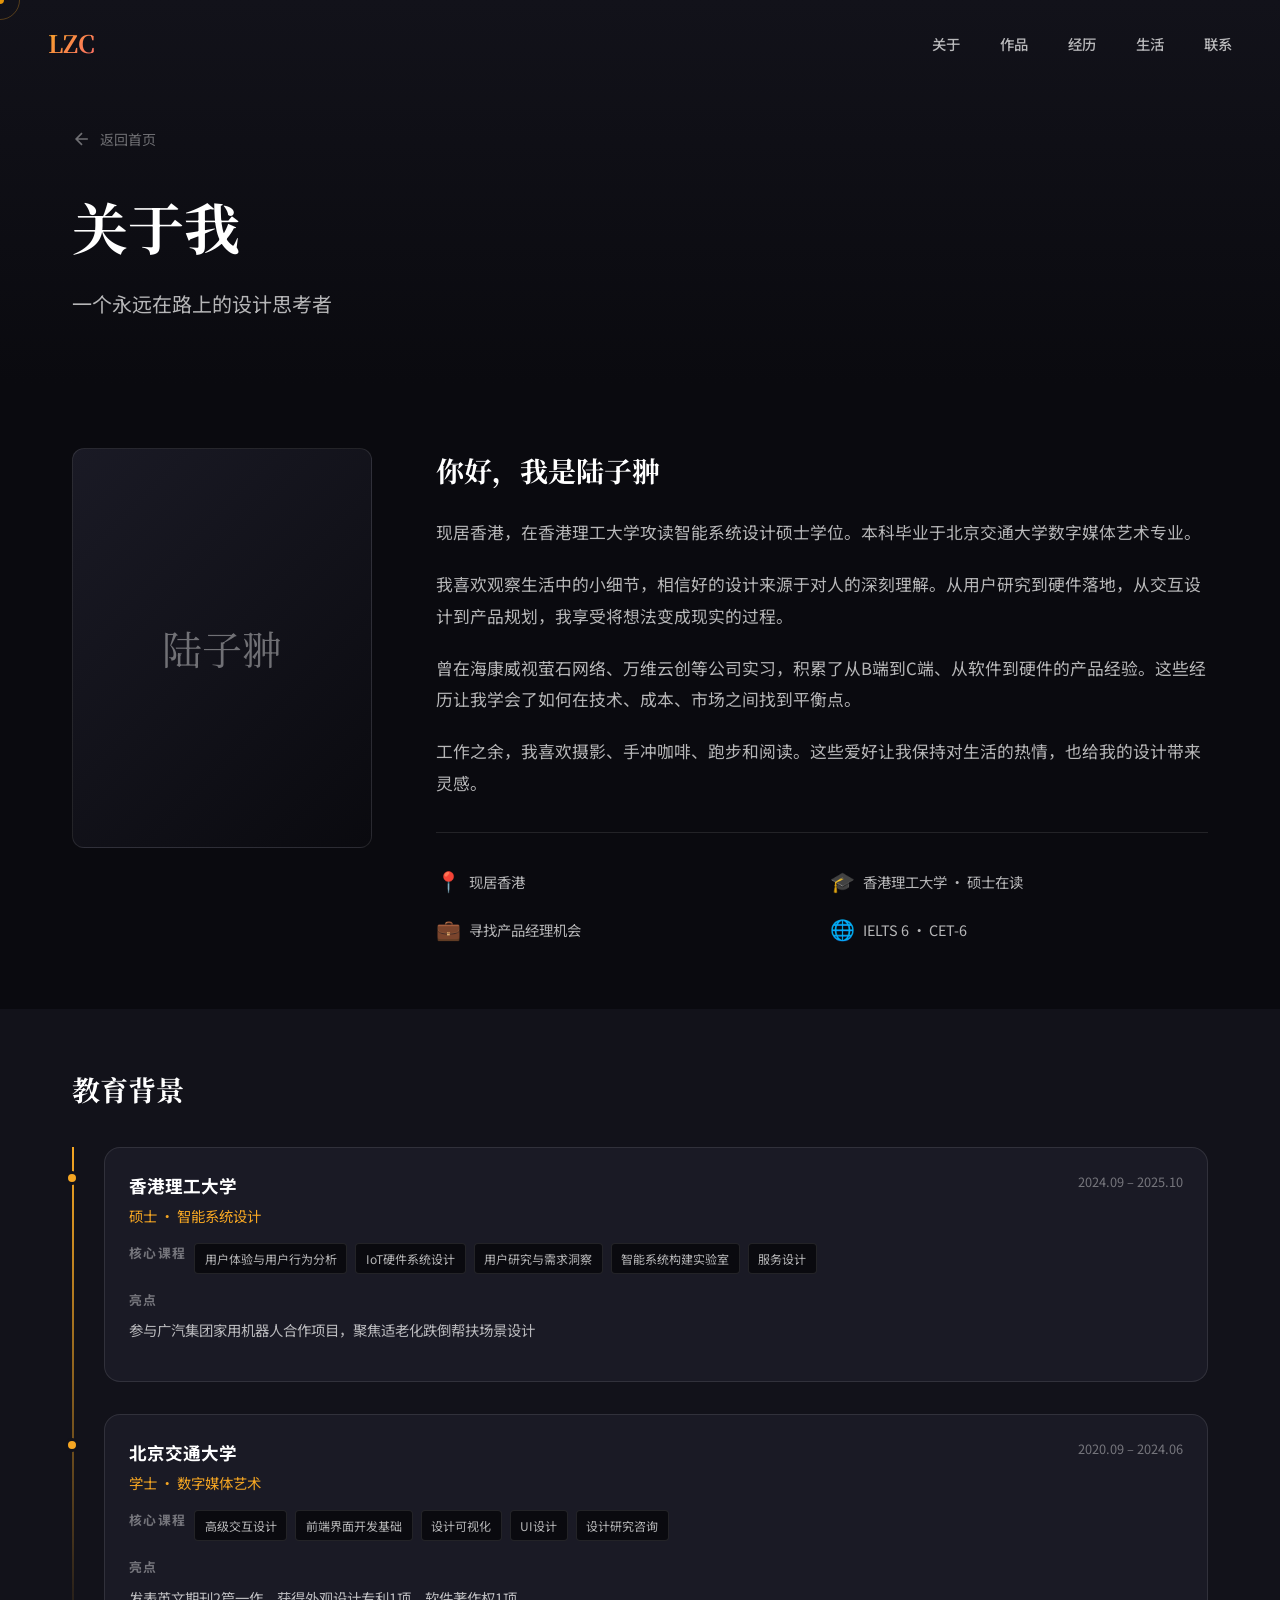
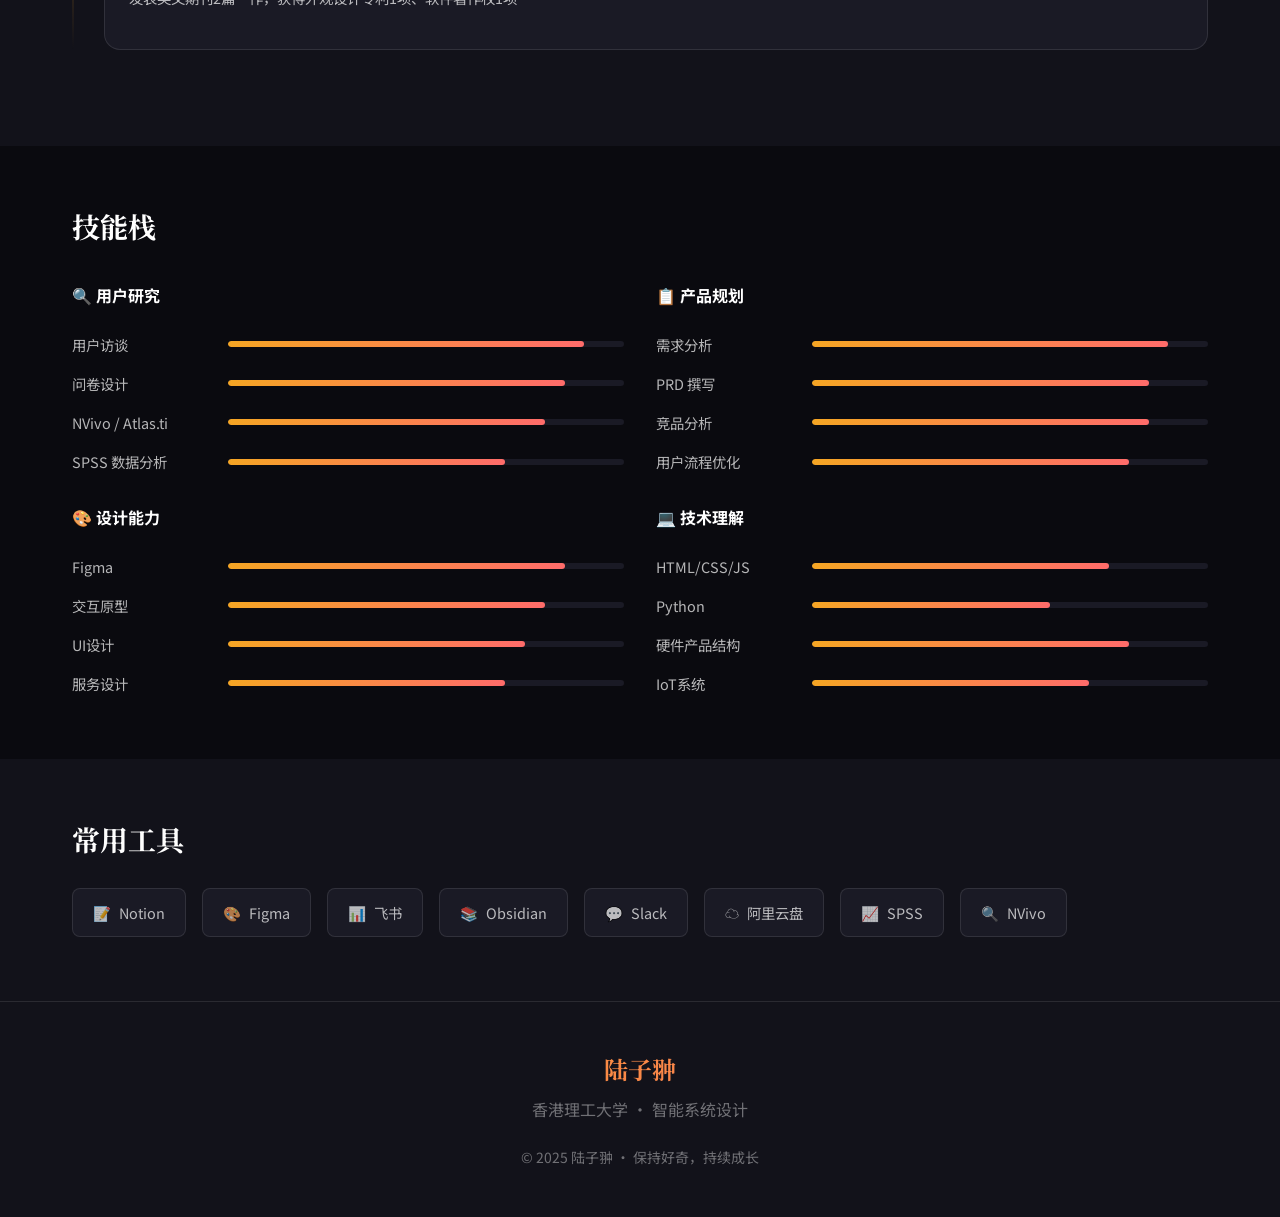
==== commit d2806dba: "fix cursor" ====
--- a/about.html
+++ b/about.html
@@ -10,6 +10,10 @@
     <link rel="stylesheet" href="styles.css">
 </head>
 <body>
+    <!-- 自定义光标 -->
+    <div class="cursor" id="cursor"></div>
+    <div class="cursor-follower" id="cursor-follower"></div>
+
     <!-- 导航 -->
     <nav class="nav scrolled">
         <a href="index.html" class="nav-logo">LZC</a>
